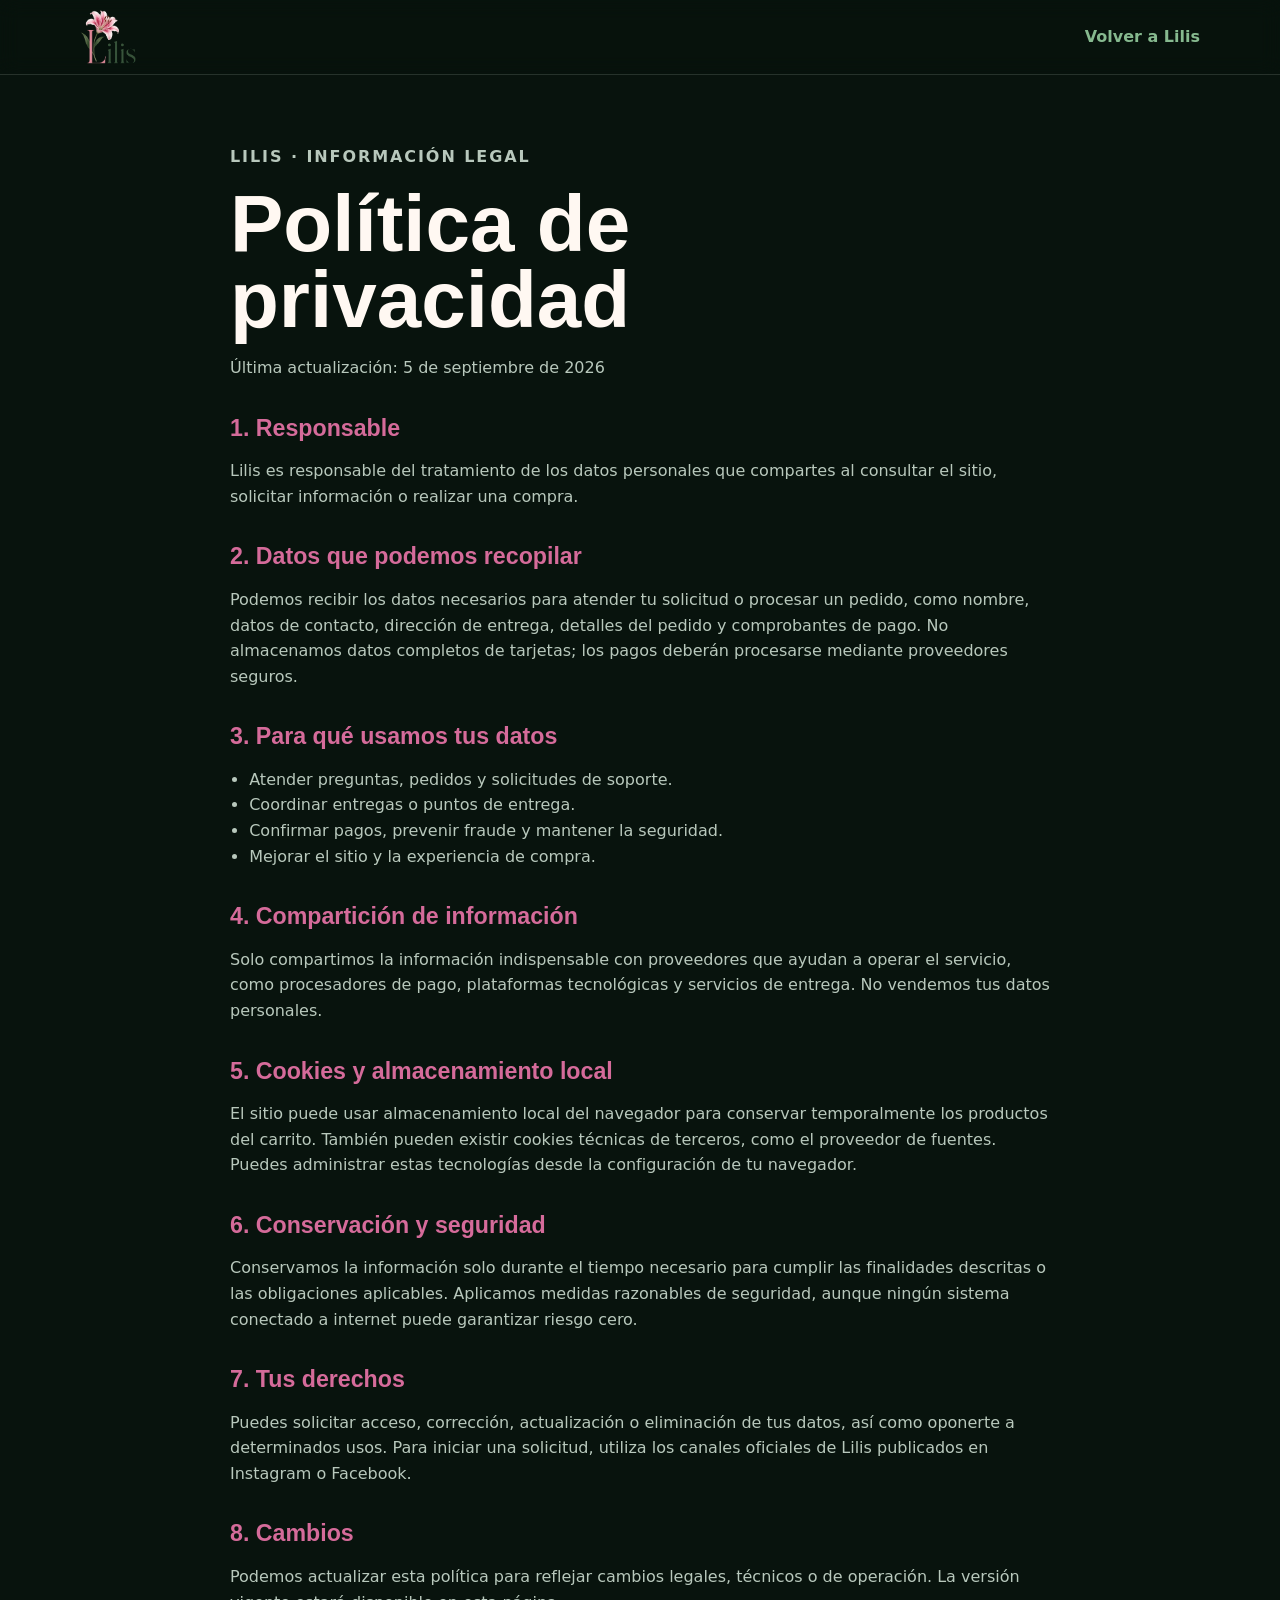
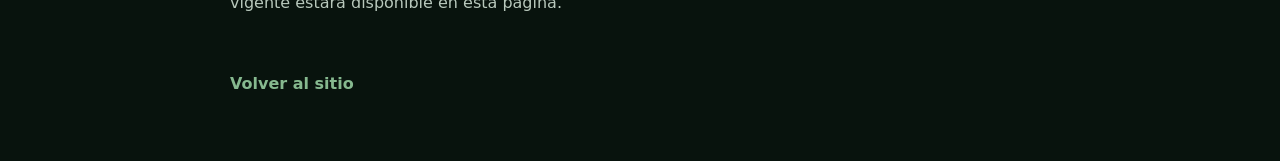
==== privacidad.html @ 8c66f531 "Act web" ====
<!doctype html>
<html lang="es-MX">
<head>
  <meta charset="UTF-8">
  <meta name="viewport" content="width=device-width, initial-scale=1.0">
  <title>Política de privacidad | Lilis</title>
  <meta name="description" content="Conoce cómo Lilis recopila, utiliza y protege tus datos personales.">
  <meta name="robots" content="index, follow">
  <link rel="canonical" href="https://retr0zer07.github.io/Lilis/privacidad.html">
  <link rel="icon" type="image/png" href="assets/logo.png">
  <link rel="stylesheet" href="styles.css?v=31">
</head>
<body>
  <header class="site-header">
    <nav class="nav container" aria-label="Principal">
      <a href="index.html" class="brand" aria-label="Lilis inicio"><img src="assets/logo.png" alt="Lilis"></a>
      <a class="legal-back" href="index.html">Volver a Lilis</a>
    </nav>
  </header>
  <main class="legal-page">
    <article class="legal-content container">
      <p class="eyebrow">LILIS · INFORMACIÓN LEGAL</p>
      <h1>Política de privacidad</h1>
      <p>Última actualización: 5 de septiembre de 2026</p>

      <h2>1. Responsable</h2>
      <p>Lilis es responsable del tratamiento de los datos personales que compartes al consultar el sitio, solicitar información o realizar una compra.</p>

      <h2>2. Datos que podemos recopilar</h2>
      <p>Podemos recibir los datos necesarios para atender tu solicitud o procesar un pedido, como nombre, datos de contacto, dirección de entrega, detalles del pedido y comprobantes de pago. No almacenamos datos completos de tarjetas; los pagos deberán procesarse mediante proveedores seguros.</p>

      <h2>3. Para qué usamos tus datos</h2>
      <ul>
        <li>Atender preguntas, pedidos y solicitudes de soporte.</li>
        <li>Coordinar entregas o puntos de entrega.</li>
        <li>Confirmar pagos, prevenir fraude y mantener la seguridad.</li>
        <li>Mejorar el sitio y la experiencia de compra.</li>
      </ul>

      <h2>4. Compartición de información</h2>
      <p>Solo compartimos la información indispensable con proveedores que ayudan a operar el servicio, como procesadores de pago, plataformas tecnológicas y servicios de entrega. No vendemos tus datos personales.</p>

      <h2>5. Cookies y almacenamiento local</h2>
      <p>El sitio puede usar almacenamiento local del navegador para conservar temporalmente los productos del carrito. También pueden existir cookies técnicas de terceros, como el proveedor de fuentes. Puedes administrar estas tecnologías desde la configuración de tu navegador.</p>

      <h2>6. Conservación y seguridad</h2>
      <p>Conservamos la información solo durante el tiempo necesario para cumplir las finalidades descritas o las obligaciones aplicables. Aplicamos medidas razonables de seguridad, aunque ningún sistema conectado a internet puede garantizar riesgo cero.</p>

      <h2>7. Tus derechos</h2>
      <p>Puedes solicitar acceso, corrección, actualización o eliminación de tus datos, así como oponerte a determinados usos. Para iniciar una solicitud, utiliza los canales oficiales de Lilis publicados en Instagram o Facebook.</p>

      <h2>8. Cambios</h2>
      <p>Podemos actualizar esta política para reflejar cambios legales, técnicos o de operación. La versión vigente estará disponible en esta página.</p>

      <a class="legal-back" href="index.html">Volver al sitio</a>
    </article>
  </main>
</body>
</html>
---- styles.css ----
:root {
  --bg: #07120c;
  --card: #101c15;
  --ink: #fff8f2;
  --muted: #b8c8bc;
  --brand: #d56b9a;
  --brand-dark: #e9f6e8;
  --accent: #86b98f;
  --line: rgba(233, 246, 232, 0.16);
  --shadow: 0 22px 44px rgba(0, 0, 0, 0.28);
  --radius-xs: 2px;
  --radius-sm: 4px;
  --radius-md: 6px;
  --radius-lg: 8px;
}

* {
  box-sizing: border-box;
}

[hidden] {
  display: none !important;
}

html {
  scroll-behavior: smooth;
  overflow-x: clip;
}

body {
  margin: 0;
  font-family: "Inter", system-ui, -apple-system, BlinkMacSystemFont, "Segoe UI", sans-serif;
  color: var(--ink);
  background: #08130d;
  overflow-x: clip;
  line-height: 1.6;
}

img {
  max-width: 100%;
  height: auto;
}

.container {
  width: min(1120px, 92%);
  margin-inline: auto;
}

.skip-link {
  position: absolute;
  left: -999px;
  top: 0;
  background: var(--brand);
  color: #fff;
  padding: 0.5rem 0.75rem;
  border-radius: 0 0 0.5rem 0;
}

.skip-link:focus {
  left: 0;
}

.site-header {
  position: fixed;
  top: 0;
  right: 0;
  left: 0;
  z-index: 20;
  background: rgba(7, 18, 12, 0.36);
  backdrop-filter: blur(10px);
  border-bottom: 1px solid rgba(233, 246, 232, 0.14);
  transition: box-shadow 0.25s ease, background 0.25s ease;
}

.site-header.scrolled {
  background: rgba(7, 18, 12, 0.82);
  box-shadow: 0 10px 30px rgba(0, 0, 0, 0.28);
}

.nav {
  min-height: 74px;
  display: flex;
  flex-wrap: wrap;
  align-items: center;
  gap: 1rem;
  padding: 0.75rem 0;
}

.brand {
  display: inline-flex;
  align-items: center;
  flex: 0 0 auto;
}

.brand img {
  display: block;
  width: auto;
  height: 54px;
  transition: height 0.25s ease, transform 0.25s ease;
}

.site-header.scrolled .brand img {
  height: 46px;
}

.brand:hover img,
.brand:focus-visible img {
  transform: rotate(-2deg) scale(1.04);
}

.menu {
  list-style: none;
  display: none;
  width: 100%;
  order: 5;
  align-items: flex-end;
  flex-direction: column;
  gap: 1rem;
  margin: 0.25rem 0 0;
  padding: 0;
}

.menu.open {
  display: flex;
}

.menu a {
  position: relative;
  color: var(--ink);
  text-decoration: none;
  font-weight: 500;
}

.menu a::after {
  position: absolute;
  right: 0;
  bottom: -0.35rem;
  left: 0;
  height: 2px;
  background: var(--brand);
  content: "";
  transform: scaleX(0);
  transform-origin: center;
  transition: transform 0.2s ease;
}

.menu a:hover,
.menu a:focus-visible {
  color: var(--brand);
}

.menu a:hover::after,
.menu a:focus-visible::after {
  transform: scaleX(1);
}

.menu-toggle {
  order: 3;
  display: inline-flex;
  width: 2.7rem;
  height: 2.7rem;
  align-items: center;
  justify-content: center;
  margin-left: 0;
  border: 0;
  border-radius: var(--radius-sm);
  background: transparent;
  color: var(--ink);
  padding: 0;
  cursor: pointer;
}

.menu-toggle svg {
  display: block;
}

.btn {
  display: inline-flex;
  align-items: center;
  justify-content: center;
  border: 1px solid transparent;
  border-radius: var(--radius-sm);
  background: var(--brand);
  color: #fff;
  text-decoration: none;
  font-weight: 600;
  padding: 0.75rem 1.25rem;
  box-shadow: 0 12px 24px rgba(213, 107, 154, 0.24);
  transition: transform 0.2s ease, filter 0.2s ease, background 0.2s ease, box-shadow 0.2s ease;
}

.btn-small {
  margin-left: 0.5rem;
  padding: 0.58rem 1rem;
  font-size: 0.95rem;
}

.btn-ghost {
  background: transparent;
  color: var(--brand-dark);
  border-color: var(--line);
  box-shadow: none;
}

.hero .btn-ghost {
  color: #fffaf4;
  border-color: rgba(255, 250, 244, 0.45);
  background: rgba(255, 255, 255, 0.08);
}

.hero .btn-ghost:hover,
.hero .btn-ghost:focus-visible {
  background: rgba(255, 255, 255, 0.16);
}

.btn:hover,
.btn:focus-visible {
  transform: translateY(-3px);
  filter: brightness(1.03);
  box-shadow: 0 16px 30px rgba(213, 107, 154, 0.3);
}

.btn:focus-visible,
.menu-toggle:focus-visible,
.cart-close:focus-visible,
.cart-icon-btn:focus-visible,
.cart-quantity button:focus-visible,
.filter-btn:focus-visible,
.help-toggle:focus-visible,
.help-close:focus-visible,
.help-questions button:focus-visible {
  outline: 3px solid #86b98f;
  outline-offset: 2px;
}

.cart-count {
  position: absolute;
  top: -0.35rem;
  right: -0.35rem;
  color: #fff;
  font-size: 0.86rem;
  font-weight: 800;
  line-height: 1;
  text-shadow: 0 1px 8px rgba(0, 0, 0, 0.6);
}

.cart-icon-btn {
  position: relative;
  order: 2;
  width: 2.7rem;
  height: 2.7rem;
  display: inline-flex;
  margin-left: auto;
  align-items: center;
  justify-content: center;
  border: 0;
  border-radius: var(--radius-sm);
  background: transparent;
  color: var(--ink);
  cursor: pointer;
  box-shadow: none;
  transition: transform 0.2s ease, color 0.2s ease;
}

.cart-icon-btn:hover,
.cart-icon-btn:focus-visible {
  color: var(--brand);
  transform: translateY(-2px);
  box-shadow: none;
}

.hero {
  position: relative;
  min-height: 76vh;
  display: flex;
  align-items: flex-start;
  padding: 7.6rem 0 2.7rem;
  overflow: hidden;
  color: #fffaf4;
  isolation: isolate;
}

.hero-media,
.hero-media video,
.hero-overlay {
  position: absolute;
  inset: 0;
}

.hero-media video {
  width: 100%;
  height: 100%;
  object-fit: cover;
  transform: translate3d(var(--hero-x, 0), var(--hero-y, 0), 0) scale(1.04);
  transition: transform 0.35s ease-out;
}

.hero-overlay {
  background: rgba(7, 18, 12, 0.14);
}

.hero-content {
  position: relative;
  z-index: 2;
}

.hero-content h1,
.hero .eyebrow,
.hero-subtitle {
  text-shadow: 0 3px 22px rgba(0, 0, 0, 0.48);
}

.eyebrow {
  color: var(--brand);
  font-size: 0.82rem;
  font-weight: 700;
  letter-spacing: 0.12em;
  text-transform: uppercase;
}

.hero .eyebrow {
  color: #ffd7e6;
  font-size: clamp(0.86rem, 1.35vw, 1.05rem);
  letter-spacing: 0.16em;
  margin: 0;
}

h1,
h2,
h3 {
  font-family: "Chivo", "Arial Black", sans-serif;
  line-height: 0.96;
}

h1 {
  font-size: clamp(2.55rem, 14vw, 3.9rem);
  font-weight: 900;
  letter-spacing: 0;
  margin: 0.55rem 0 0.9rem;
  max-width: 12.6ch;
}

.hero-subtitle {
  color: rgba(255, 245, 238, 0.9);
  max-width: 42ch;
  font-size: clamp(1.06rem, 1.85vw, 1.36rem);
  font-weight: 600;
  margin: 0;
}

.hero-badges {
  display: flex;
  flex-wrap: wrap;
  gap: 0.55rem;
  margin-top: 1rem;
}

.hero-badges span {
  border: 1px solid rgba(255, 255, 255, 0.35);
  border-radius: var(--radius-sm);
  background: rgba(255, 255, 255, 0.12);
  color: #fff;
  font-size: 0.86rem;
  font-weight: 700;
  padding: 0.42rem 0.72rem;
  backdrop-filter: blur(6px);
}

.hero-actions {
  margin-top: 1.05rem;
  display: flex;
  flex-wrap: wrap;
  gap: 0.75rem;
}

.section {
  padding: 3rem 0;
}

body.searching main > .hero,
body.searching main > .trust-strip,
body.searching main > #mas-vendidos,
body.searching main > .why-section,
body.searching main > #contacto,
body.searching > .site-footer {
  display: none;
}

body.searching #productos {
  min-height: 100vh;
  padding-top: 6rem;
}

.trust-strip {
  border-block: 1px solid rgba(233, 246, 232, 0.14);
  background: rgba(255, 255, 255, 0.035);
}

.trust-strip-inner {
  display: grid;
  grid-template-columns: repeat(2, minmax(0, 1fr));
  gap: 1px;
}

.trust-strip span {
  min-height: 4.8rem;
  display: grid;
  place-items: center;
  color: var(--ink);
  font-size: 0.8rem;
  font-weight: 800;
  letter-spacing: 0.12em;
  text-align: center;
  text-transform: uppercase;
}

.section-heading {
  max-width: 680px;
  margin: 0 auto 1.35rem;
  text-align: center;
}

.section-heading h2 {
  margin: 0.25rem 0 0;
}

.section-intro {
  max-width: 46rem;
  margin: 0.65rem auto 0;
  color: var(--muted);
  font-size: 1rem;
}

.alt-bg {
  background: linear-gradient(180deg, rgba(213, 107, 154, 0.08) 0%, rgba(134, 185, 143, 0.07) 100%);
}

.grid {
  display: grid;
  gap: 1.15rem;
}

.three {
  grid-template-columns: 1fr;
}

.products {
  grid-template-columns: 1fr;
  align-items: stretch;
}

.card {
  background: var(--card);
  border: 1px solid var(--line);
  border-radius: var(--radius-lg);
  padding: 1.15rem;
  box-shadow: var(--shadow);
  transition: transform 0.45s cubic-bezier(0.2, 0.8, 0.2, 1), border-color 0.45s ease, box-shadow 0.45s ease;
}

.card:hover,
.card:focus-within {
  transform: translateY(-3px);
  border-color: rgba(213, 107, 154, 0.5);
  box-shadow: 0 28px 54px rgba(0, 0, 0, 0.34);
}

.featured-products {
  grid-template-columns: 1fr;
}

.featured-products .product-card:first-child {
  grid-row: auto;
}

.featured-products .product-card:first-child .product-photo-frame {
  aspect-ratio: 1 / 1;
}

.custom-order-card {
  grid-column: 1 / -1;
}

.custom-order-card .product-photo-frame {
  aspect-ratio: 4 / 2.2;
}

.custom-order-fields {
  display: grid;
  grid-template-columns: repeat(3, minmax(0, 1fr));
  gap: 0.7rem;
  margin-top: 0.9rem;
}

.custom-order-fields label {
  display: grid;
  gap: 0.35rem;
  color: var(--muted);
  font-size: 0.75rem;
  font-weight: 800;
  letter-spacing: 0.05em;
  text-transform: uppercase;
}

.custom-order-fields input,
.custom-order-fields select {
  width: 100%;
  min-height: 2.65rem;
  border: 1px solid rgba(233, 246, 232, 0.18);
  border-radius: var(--radius-sm);
  background: rgba(255, 255, 255, 0.06);
  color: var(--ink);
  font: inherit;
  font-size: 0.88rem;
  padding: 0.55rem 0.65rem;
}

.custom-order-fields select option {
  background: #101c15;
  color: var(--ink);
}

.custom-order-fields input::placeholder {
  color: rgba(184, 200, 188, 0.7);
}

.custom-order-fields input:focus,
.custom-order-fields select:focus {
  border-color: var(--brand);
  outline: 2px solid rgba(213, 107, 154, 0.25);
  outline-offset: 1px;
}

.custom-add-to-cart {
  min-width: 132px;
}

.product-card {
  position: relative;
  display: flex;
  flex-direction: column;
  min-height: 100%;
  overflow: hidden;
  background:
    linear-gradient(145deg, rgba(255, 255, 255, 0.07), rgba(213, 107, 154, 0.05)),
    var(--card);
  border-color: rgba(233, 246, 232, 0.14);
  border-radius: var(--radius-lg);
  padding: 0.72rem;
  transform: perspective(900px) rotateX(var(--tilt-y, 0deg)) rotateY(var(--tilt-x, 0deg)) translateY(0);
  transform-style: preserve-3d;
}

.product-card:hover,
.product-card:focus-within {
  transform: perspective(900px) rotateX(var(--tilt-y, 0deg)) rotateY(var(--tilt-x, 0deg)) translateY(-4px);
}

.product-card::after {
  position: absolute;
  inset: 0;
  background: radial-gradient(circle at var(--glow-x, 50%) var(--glow-y, 0%), rgba(213, 107, 154, 0.2), transparent 34%);
  content: "";
  opacity: 0;
  pointer-events: none;
  transition: opacity 0.35s ease;
}

.product-card:hover::after,
.product-card:focus-within::after {
  opacity: 1;
}

.product-photo-frame {
  position: relative;
  aspect-ratio: 1 / 1;
  margin: 0 0 1rem;
  overflow: hidden;
  border: 1px solid rgba(233, 246, 232, 0.16);
  border-radius: var(--radius-md);
  background: #111c15;
  box-shadow: inset 0 0 0 1px rgba(213, 107, 154, 0.18);
}

.product-photo-frame::after {
  position: absolute;
  inset: 0;
  border: 1px solid rgba(255, 255, 255, 0.48);
  border-radius: inherit;
  background: linear-gradient(115deg, transparent 0%, rgba(255, 255, 255, 0.52) 44%, transparent 56%);
  content: "";
  opacity: 0;
  pointer-events: none;
  transform: translateX(-125%);
  transition: opacity 0.35s ease, transform 0.8s cubic-bezier(0.2, 0.8, 0.2, 1);
}

.product-photo-frame img {
  width: 100%;
  height: 100%;
  display: block;
  object-fit: cover;
  transition: transform 0.35s ease, filter 0.35s ease;
}

.product-card:hover .product-photo-frame img,
.product-card:focus-within .product-photo-frame img {
  filter: saturate(1.1) contrast(1.02);
  transform: scale(1.035);
}

.product-card:hover .product-photo-frame::after,
.product-card:focus-within .product-photo-frame::after {
  opacity: 1;
  transform: translateX(125%);
}

.product-card::before {
  position: absolute;
  top: 0;
  right: 0;
  left: 0;
  z-index: 1;
  height: 2px;
  background: linear-gradient(90deg, transparent, var(--brand), var(--accent), transparent);
  content: "";
  opacity: 0.4;
  transform: scaleX(0.35);
  transform-origin: center;
  transition: opacity 0.35s ease, transform 0.45s ease;
}

.product-card:hover::before,
.product-card:focus-within::before {
  opacity: 1;
  transform: scaleX(1);
}

.product-card.is-hidden {
  display: none;
}

.product-card > .tag {
  position: absolute;
  top: 1rem;
  left: 1rem;
  z-index: 2;
  margin: 0;
  border: 1px solid rgba(255, 216, 231, 0.38);
  background: rgba(7, 18, 12, 0.62);
  backdrop-filter: blur(10px);
  box-shadow: 0 10px 22px rgba(0, 0, 0, 0.22);
}

.product-card h3 {
  margin: 0.2rem 0 0.65rem;
  color: var(--ink);
  font-size: clamp(1.25rem, 2vw, 1.55rem);
  line-height: 1.04;
}

.product-card p {
  min-height: 3.35rem;
  margin: 0;
  color: var(--muted);
  font-size: 0.98rem;
}

.product-meta {
  display: flex;
  flex-wrap: wrap;
  gap: 0.4rem;
  margin-top: 0.85rem;
}

.product-meta span {
  border: 1px solid rgba(233, 246, 232, 0.14);
  border-radius: var(--radius-xs);
  color: #dbe9dd;
  font-size: 0.72rem;
  font-weight: 800;
  letter-spacing: 0.06em;
  padding: 0.22rem 0.42rem;
  text-transform: uppercase;
}

.product-card h3::after {
  display: block;
  width: 2.65rem;
  height: 1px;
  margin-top: 0.72rem;
  background: var(--brand);
  content: "";
  opacity: 0.55;
}

.product-card-footer {
  display: flex;
  align-items: center;
  justify-content: space-between;
  gap: 0.8rem;
  margin-top: auto;
  padding-top: 1.05rem;
}

.product-card-footer strong {
  color: var(--ink);
  font-size: 1.12rem;
  letter-spacing: 0.02em;
}

.add-to-cart {
  min-width: 104px;
  position: relative;
  overflow: hidden;
  border-color: rgba(213, 107, 154, 0.38);
  background: #193d28;
  box-shadow: 0 12px 24px rgba(0, 0, 0, 0.24);
}

.add-to-cart::after {
  position: absolute;
  inset: 0;
  background: linear-gradient(115deg, transparent 0%, rgba(255, 255, 255, 0.38) 44%, transparent 58%);
  content: "";
  transform: translateX(-120%);
  transition: transform 0.6s ease;
}

.add-to-cart:hover::after,
.add-to-cart:focus-visible::after,
.add-to-cart.just-added::after {
  transform: translateX(120%);
}

.add-to-cart.just-added {
  background: var(--brand);
}

.product-toolbar {
  display: flex;
  flex-wrap: wrap;
  justify-content: center;
  gap: 0.55rem;
  margin: -0.25rem 0 1.35rem;
}

.catalog-search {
  max-width: 700px;
  margin: 0 auto 1.1rem;
}

.nav-search {
  order: 4;
  width: 100%;
  max-width: none;
  margin: 0.25rem 0 0;
}

.nav-search .search-field {
  min-height: 2.7rem;
}

.nav-search .search-status {
  display: none;
}

.catalog-search > label {
  position: absolute;
  width: 1px;
  height: 1px;
  overflow: hidden;
  clip: rect(0 0 0 0);
  white-space: nowrap;
}

.search-field {
  display: flex;
  align-items: center;
  gap: 0.7rem;
  border: 1px solid rgba(233, 246, 232, 0.2);
  border-radius: var(--radius-sm);
  background: rgba(255, 255, 255, 0.07);
  color: var(--accent);
  padding: 0 0.85rem;
  transition: border-color 0.25s ease, background 0.25s ease, box-shadow 0.25s ease;
}

.search-field:focus-within {
  border-color: var(--brand);
  background: rgba(255, 255, 255, 0.1);
  box-shadow: 0 0 0 3px rgba(213, 107, 154, 0.12);
}

.search-field input {
  width: 100%;
  min-height: 3rem;
  border: 0;
  outline: 0;
  background: transparent;
  color: var(--ink);
  font: inherit;
}

.search-field input::placeholder {
  color: rgba(184, 200, 188, 0.72);
}

.search-status {
  min-height: 1.2rem;
  margin: 0.5rem 0 0;
  color: var(--muted);
  font-size: 0.82rem;
  text-align: center;
}

.filter-btn {
  border: 1px solid rgba(233, 246, 232, 0.18);
  border-radius: var(--radius-sm);
  background: rgba(255, 255, 255, 0.06);
  color: var(--ink);
  cursor: pointer;
  font: inherit;
  font-weight: 700;
  padding: 0.58rem 0.95rem;
  backdrop-filter: blur(8px);
  box-shadow: inset 0 1px 0 rgba(255, 255, 255, 0.12), 0 10px 22px rgba(0, 0, 0, 0.12);
  transition: background 0.28s ease, border-color 0.28s ease, color 0.28s ease, transform 0.28s ease, box-shadow 0.28s ease;
}

.filter-btn:hover,
.filter-btn:focus-visible {
  border-color: var(--brand);
  transform: translateY(-1px);
  box-shadow: inset 0 1px 0 rgba(255, 255, 255, 0.18), 0 14px 26px rgba(0, 0, 0, 0.18);
}

.filter-btn.active {
  border-color: var(--brand);
  background: var(--brand);
  color: #fff;
}

.tag {
  display: inline-block;
  font-size: 0.75rem;
  font-weight: 700;
  border-radius: var(--radius-xs);
  padding: 0.2rem 0.6rem;
  margin-bottom: 0.5rem;
}

.tag.top {
  background: rgba(213, 107, 154, 0.22);
  color: #ffd8e7;
}

.tag.nuevo {
  background: rgba(134, 185, 143, 0.2);
  color: #dff1df;
}

.why-section {
  text-align: center;
}

.why-content {
  max-width: 900px;
}

.benefits {
  list-style: none;
  display: grid;
  grid-template-columns: 1fr;
  gap: 0.85rem;
  margin: 1.4rem 0 0;
  padding: 0;
}

.benefits li {
  min-height: 150px;
  display: flex;
  flex-direction: column;
  justify-content: center;
  gap: 0.45rem;
  padding: 1.15rem;
  border: 1px solid rgba(134, 185, 143, 0.36);
  border-radius: var(--radius-lg);
  background: rgba(255, 255, 255, 0.06);
  box-shadow: 0 12px 24px rgba(0, 0, 0, 0.18);
  transition: transform 0.22s ease, background 0.22s ease, box-shadow 0.22s ease;
}

.benefits li:hover {
  background: rgba(255, 255, 255, 0.09);
  transform: translateY(-5px);
  box-shadow: 0 18px 34px rgba(0, 0, 0, 0.24);
}

.benefits strong {
  color: var(--ink);
  font-family: "Chivo", "Arial Black", sans-serif;
  font-size: 1.18rem;
  line-height: 1.15;
}

.benefits span {
  color: var(--muted);
  font-size: 0.95rem;
}

.cta {
  text-align: center;
  background: #101c15;
}

.about-content {
  max-width: 680px;
}

.about-content h2 {
  margin: 0.25rem 0 0.75rem;
}

.about-content > p:not(.eyebrow) {
  max-width: 560px;
  margin: 0 auto;
  color: var(--muted);
}

.about-actions {
  display: flex;
  align-items: center;
  justify-content: center;
  flex-wrap: wrap;
  gap: 1.25rem;
  margin-top: 1.4rem;
}

.social-links {
  display: flex;
  gap: 0.6rem;
}

.social-link {
  width: 2.8rem;
  height: 2.8rem;
  display: inline-flex;
  align-items: center;
  justify-content: center;
  border: 1px solid rgba(233, 246, 232, 0.24);
  border-radius: var(--radius-sm);
  color: var(--ink);
  transition: color 0.25s ease, border-color 0.25s ease, background 0.25s ease, transform 0.25s ease;
}

.social-link svg {
  width: 1.35rem;
  height: 1.35rem;
}

.social-link:hover,
.social-link:focus-visible {
  border-color: var(--brand);
  background: rgba(213, 107, 154, 0.14);
  color: var(--brand);
  transform: translateY(-2px);
}

.cart-backdrop {
  position: fixed;
  inset: 0;
  z-index: 30;
  background: rgba(32, 55, 41, 0.34);
  backdrop-filter: blur(3px);
}

.cart-drawer {
  position: fixed;
  top: 0;
  right: 0;
  bottom: 0;
  z-index: 40;
  width: min(430px, calc(100vw - 1rem));
  max-width: 100%;
  display: flex;
  flex-direction: column;
  gap: 1rem;
  padding: 1.35rem;
  background: #0b1510;
  border-left: 1px solid var(--line);
  box-shadow: -18px 0 42px rgba(41, 79, 52, 0.18);
  transform: translateX(100%);
  transition: transform 0.28s ease;
  overflow: hidden;
}

.cart-drawer.open {
  transform: translateX(0);
}

.cart-header {
  display: flex;
  align-items: flex-start;
  justify-content: space-between;
  gap: 1rem;
  padding-bottom: 0.85rem;
  border-bottom: 1px solid var(--line);
}

.cart-header .eyebrow,
.cart-header h2 {
  margin: 0;
}

.cart-close {
  width: 2.45rem;
  height: 2.45rem;
  border: 1px solid var(--line);
  border-radius: var(--radius-sm);
  background: rgba(255, 255, 255, 0.06);
  color: var(--ink);
  cursor: pointer;
  font-size: 1.4rem;
  line-height: 1;
}

.cart-items {
  display: grid;
  gap: 0.8rem;
  overflow-y: auto;
}

.cart-item {
  display: grid;
  grid-template-columns: minmax(0, 1fr) auto;
  gap: 0.75rem;
  padding: 0.95rem;
  border: 1px solid var(--line);
  border-radius: var(--radius-lg);
  background: rgba(255, 255, 255, 0.06);
  box-shadow: 0 12px 24px rgba(0, 0, 0, 0.2);
}

.cart-item h3 {
  margin: 0 0 0.25rem;
  font-size: 1.05rem;
  overflow-wrap: anywhere;
}

.cart-item p {
  margin: 0;
  color: var(--muted);
}

.cart-quantity {
  display: inline-flex;
  align-items: center;
  align-self: center;
  gap: 0.5rem;
}

.cart-quantity button {
  width: 2rem;
  height: 2rem;
  border: 1px solid var(--line);
  border-radius: var(--radius-xs);
  background: rgba(213, 107, 154, 0.18);
  color: var(--ink);
  cursor: pointer;
  font: inherit;
  font-weight: 700;
}

.cart-empty {
  margin: auto 0;
  color: var(--muted);
  text-align: center;
}

.cart-summary {
  margin-top: auto;
  padding-top: 1rem;
  border-top: 1px solid var(--line);
}

.cart-total {
  display: flex;
  align-items: center;
  justify-content: space-between;
  gap: 1rem;
  margin-bottom: 0.9rem;
  color: var(--ink);
  font-weight: 700;
}

.checkout-btn {
  width: 100%;
}

.checkout-btn:disabled {
  cursor: not-allowed;
  filter: grayscale(0.2);
  opacity: 0.58;
  transform: none;
}

.checkout-note {
  margin: 0.75rem 0 0;
  color: var(--muted);
  font-size: 0.9rem;
  text-align: center;
}

.help-widget {
  position: fixed;
  right: 1rem;
  bottom: 1rem;
  z-index: 25;
}

.help-toggle {
  width: 3.35rem;
  height: 3.35rem;
  display: inline-flex;
  align-items: center;
  justify-content: center;
  border: 1px solid rgba(255, 216, 231, 0.55);
  border-radius: var(--radius-sm);
  background: var(--brand);
  color: #fff;
  cursor: pointer;
  box-shadow: 0 16px 32px rgba(0, 0, 0, 0.34);
  transition: transform 0.25s ease, background 0.25s ease, box-shadow 0.25s ease;
}

.help-toggle svg {
  width: 1.55rem;
  height: 1.55rem;
}

.help-toggle:hover,
.help-toggle:focus-visible {
  background: #e485ad;
  box-shadow: 0 20px 38px rgba(0, 0, 0, 0.42);
  transform: translateY(-3px);
}

.help-panel {
  position: absolute;
  right: 0;
  bottom: 4.1rem;
  width: min(360px, calc(100vw - 2rem));
  display: flex;
  flex-direction: column;
  gap: 1rem;
  padding: 1.1rem;
  border: 1px solid rgba(233, 246, 232, 0.2);
  border-radius: var(--radius-lg);
  background: #0b1510;
  box-shadow: 0 24px 56px rgba(0, 0, 0, 0.45);
  opacity: 0;
  transform: translateY(0.75rem) scale(0.98);
  transform-origin: bottom right;
  transition: opacity 0.25s ease, transform 0.25s ease;
}

.help-panel.open {
  opacity: 1;
  transform: translateY(0) scale(1);
}

.help-panel-header {
  display: flex;
  align-items: flex-start;
  justify-content: space-between;
  gap: 1rem;
  padding-bottom: 0.85rem;
  border-bottom: 1px solid var(--line);
}

.help-panel-header .eyebrow,
.help-panel-header h2 {
  margin: 0;
}

.help-panel-header h2 {
  margin-top: 0.25rem;
  font-size: 1.45rem;
}

.help-close {
  width: 2rem;
  height: 2rem;
  border: 1px solid var(--line);
  border-radius: var(--radius-sm);
  background: transparent;
  color: var(--ink);
  cursor: pointer;
  font-size: 1.2rem;
  line-height: 1;
}

.help-questions {
  display: grid;
  grid-template-columns: repeat(2, minmax(0, 1fr));
  gap: 0.5rem;
}

.help-questions button {
  min-height: 2.65rem;
  border: 1px solid rgba(233, 246, 232, 0.16);
  border-radius: var(--radius-sm);
  background: rgba(255, 255, 255, 0.045);
  color: var(--ink);
  cursor: pointer;
  font: inherit;
  font-size: 0.8rem;
  font-weight: 700;
  padding: 0.45rem 0.55rem;
  text-align: left;
  transition: background 0.2s ease, border-color 0.2s ease, color 0.2s ease;
}

.help-questions button:hover,
.help-questions button:focus-visible {
  border-color: var(--brand);
  background: rgba(213, 107, 154, 0.15);
  color: #ffd8e7;
}

.help-answer {
  min-height: 3.2rem;
  margin: 0;
  padding: 0.75rem;
  border-left: 2px solid var(--brand);
  background: rgba(134, 185, 143, 0.08);
  color: var(--muted);
  font-size: 0.85rem;
  line-height: 1.45;
}

.site-footer {
  border-top: 1px solid var(--line);
  padding: 2rem 0 1.7rem;
}

.footer-inner {
  display: grid;
  gap: 2rem;
}

.footer-main,
.footer-bottom {
  display: flex;
  align-items: center;
  justify-content: space-between;
  gap: 1.5rem;
  flex-wrap: wrap;
}

.footer-brand-block p,
.footer-bottom p {
  margin: 0;
  color: var(--muted);
  font-size: 0.9rem;
}

.footer-brand {
  display: inline-flex;
}

.footer-brand img {
  width: auto;
  height: 58px;
}

.newsletter-form {
  width: min(100%, 390px);
}

.newsletter-form .eyebrow,
.newsletter-form label {
  display: block;
  margin: 0;
}

.newsletter-form label {
  margin: 0.25rem 0 0.6rem;
  color: var(--ink);
  font-size: 0.95rem;
  font-weight: 700;
}

.newsletter-field {
  display: flex;
  border: 1px solid var(--line);
  border-radius: var(--radius-sm);
  background: rgba(255, 255, 255, 0.06);
  overflow: hidden;
  transition: border-color 0.25s ease, box-shadow 0.25s ease;
}

.newsletter-field:focus-within {
  border-color: var(--brand);
  box-shadow: 0 0 0 3px rgba(213, 107, 154, 0.12);
}

.newsletter-field input {
  min-width: 0;
  flex: 1;
  border: 0;
  outline: 0;
  background: transparent;
  color: var(--ink);
  font: inherit;
  padding: 0.75rem;
}

.newsletter-field input::placeholder {
  color: var(--muted);
}

.newsletter-field button {
  width: 3rem;
  display: inline-flex;
  align-items: center;
  justify-content: center;
  border: 0;
  border-left: 1px solid var(--line);
  background: var(--brand);
  color: #fff;
  cursor: pointer;
  transition: background 0.2s ease;
}

.newsletter-field button:hover,
.newsletter-field button:focus-visible {
  background: #e485ad;
}

.newsletter-field svg {
  width: 1.2rem;
  height: 1.2rem;
}

.newsletter-status {
  min-height: 1.2rem;
  margin: 0.5rem 0 0;
  color: var(--accent);
  font-size: 0.78rem;
}

.footer-links {
  display: flex;
  flex-wrap: wrap;
  gap: 0.85rem;
}

.footer-links a {
  color: var(--muted);
  font-size: 0.9rem;
  text-decoration: none;
}

.footer-links a:hover,
.footer-links a:focus-visible {
  color: var(--brand);
}

.accessibility-toggle {
  border: 0;
  background: transparent;
  color: var(--muted);
  cursor: pointer;
  font: inherit;
  font-size: 0.9rem;
  padding: 0;
}

.accessibility-toggle:hover,
.accessibility-toggle:focus-visible {
  color: var(--brand);
}

.accessibility-panel,
.cookie-banner {
  position: fixed;
  z-index: 60;
  border: 1px solid var(--line);
  background: #0b1510;
  box-shadow: 0 24px 56px rgba(0, 0, 0, 0.42);
}

.accessibility-panel {
  right: 1rem;
  bottom: 1rem;
  width: min(320px, calc(100vw - 2rem));
  display: grid;
  gap: 0.85rem;
  padding: 1.1rem;
  border-radius: var(--radius-lg);
}

.accessibility-panel-header {
  display: flex;
  align-items: center;
  justify-content: space-between;
  gap: 1rem;
  padding-bottom: 0.75rem;
  border-bottom: 1px solid var(--line);
}

.accessibility-panel h2 {
  margin: 0;
  font-size: 1.35rem;
}

.accessibility-panel label {
  display: flex;
  align-items: center;
  gap: 0.6rem;
  color: var(--ink);
  font-size: 0.9rem;
}

.accessibility-panel input {
  width: 1.1rem;
  height: 1.1rem;
  accent-color: var(--brand);
}

.accessibility-close {
  width: 2rem;
  height: 2rem;
  border: 1px solid var(--line);
  border-radius: var(--radius-sm);
  background: transparent;
  color: var(--ink);
  cursor: pointer;
  font-size: 1.2rem;
}

.cookie-banner {
  right: 1rem;
  bottom: 1rem;
  left: 1rem;
  display: flex;
  align-items: center;
  justify-content: space-between;
  gap: 1.25rem;
  padding: 1rem 1.2rem;
  border-radius: var(--radius-lg);
}

.cookie-banner h2 {
  margin: 0 0 0.2rem;
  font-size: 1rem;
}

.cookie-banner p {
  margin: 0;
  color: var(--muted);
  font-size: 0.85rem;
}

.cookie-actions {
  display: flex;
  flex: 0 0 auto;
  gap: 0.6rem;
}

.cookie-essential {
  border: 1px solid var(--line);
  border-radius: var(--radius-sm);
  background: transparent;
  color: var(--ink);
  cursor: pointer;
  font: inherit;
  font-size: 0.85rem;
  padding: 0.6rem 0.75rem;
}

.cookie-accept {
  padding: 0.6rem 0.85rem;
}

body.a11y-large-text {
  font-size: 112.5%;
}

body.a11y-high-contrast {
  --muted: #d7e7da;
  --line: rgba(255, 255, 255, 0.34);
}

body.a11y-reduce-motion *,
body.a11y-reduce-motion *::before,
body.a11y-reduce-motion *::after {
  animation-duration: 0.01ms !important;
  animation-iteration-count: 1 !important;
  scroll-behavior: auto !important;
  transition-duration: 0.01ms !important;
}

.legal-page {
  min-height: 100vh;
  padding: 8rem 0 4rem;
}

.legal-content {
  max-width: 820px;
  margin: 0 auto;
}

.legal-content h1 {
  max-width: none;
  margin-bottom: 1rem;
  font-size: clamp(2.4rem, 7vw, 5rem);
}

.legal-content h2 {
  margin-top: 2.25rem;
  color: var(--brand);
  font-size: 1.45rem;
}

.legal-content p,
.legal-content li {
  color: var(--muted);
  font-size: 1rem;
}

.legal-content ul {
  padding-left: 1.2rem;
}

.legal-back {
  display: inline-flex;
  margin-top: 2.5rem;
  color: var(--accent);
  font-weight: 700;
  text-decoration: none;
}

.site-header .legal-back {
  order: 2;
  margin: 0 0 0 auto;
}

.legal-back:hover,
.legal-back:focus-visible {
  color: var(--brand);
}

.wholesale-page {
  min-height: 100vh;
  padding: 8rem 0 4rem;
}

.wholesale-layout {
  display: grid;
  grid-template-columns: minmax(0, 0.85fr) minmax(0, 1.15fr);
  gap: 3rem;
  align-items: start;
}

.wholesale-intro h1 {
  max-width: 12ch;
  margin: 0.35rem 0 1rem;
  font-size: clamp(2.8rem, 6vw, 5.7rem);
}

.wholesale-intro > p:not(.eyebrow) {
  max-width: 34rem;
  color: var(--muted);
  font-size: 1.08rem;
}

.wholesale-points {
  display: grid;
  gap: 0.75rem;
  margin: 2rem 0 0;
  padding: 0;
  list-style: none;
}

.wholesale-points li {
  padding-left: 1rem;
  border-left: 2px solid var(--brand);
  color: var(--muted);
}

.wholesale-points strong {
  display: block;
  color: var(--ink);
}

.lead-form {
  display: grid;
  gap: 1rem;
  padding: clamp(1.1rem, 3vw, 2rem);
  border: 1px solid rgba(233, 246, 232, 0.16);
  border-radius: var(--radius-lg);
  background: rgba(255, 255, 255, 0.055);
  box-shadow: var(--shadow);
}

.lead-form h2 {
  margin: 0;
  font-size: 1.7rem;
}

.form-grid {
  display: grid;
  grid-template-columns: repeat(2, minmax(0, 1fr));
  gap: 0.9rem;
}

.form-field {
  display: grid;
  gap: 0.35rem;
}

.form-field.full-width,
.consent-field,
.lead-form .form-status {
  grid-column: 1 / -1;
}

.form-field label,
.consent-field label {
  color: var(--ink);
  font-size: 0.78rem;
  font-weight: 800;
  letter-spacing: 0.05em;
  text-transform: uppercase;
}

.form-field input,
.form-field select,
.form-field textarea {
  width: 100%;
  border: 1px solid rgba(233, 246, 232, 0.18);
  border-radius: var(--radius-sm);
  background: rgba(255, 255, 255, 0.06);
  color: var(--ink);
  font: inherit;
  padding: 0.75rem;
}

.form-field select option {
  background: #101c15;
  color: var(--ink);
}

.form-field textarea {
  min-height: 7rem;
  resize: vertical;
}

.form-field input:focus,
.form-field select:focus,
.form-field textarea:focus {
  border-color: var(--brand);
  outline: 2px solid rgba(213, 107, 154, 0.22);
  outline-offset: 1px;
}

.consent-field label {
  display: flex;
  align-items: flex-start;
  gap: 0.6rem;
  color: var(--muted);
  font-size: 0.82rem;
  font-weight: 500;
  letter-spacing: 0;
  line-height: 1.45;
  text-transform: none;
}

.consent-field input {
  width: 1.05rem;
  height: 1.05rem;
  flex: 0 0 auto;
  accent-color: var(--brand);
}

.consent-field a {
  color: var(--brand);
}

.lead-form .btn {
  justify-self: start;
}

.form-status {
  min-height: 1.3rem;
  margin: 0;
  color: var(--accent);
  font-size: 0.9rem;
}

@media (max-width: 760px) {
  .wholesale-layout {
    grid-template-columns: 1fr;
    gap: 2rem;
  }
}

@media (max-width: 599px) {
  .form-grid {
    grid-template-columns: 1fr;
  }

  .form-field.full-width,
  .consent-field,
  .lead-form .form-status {
    grid-column: auto;
  }

  .lead-form .btn {
    width: 100%;
  }
}

.reveal {
  opacity: 1;
  transform: translateY(0);
  transition: opacity 0.7s ease, transform 0.7s ease;
}

.js-reveal .reveal {
  opacity: 1;
  transform: translateY(0);
}

.js-reveal .reveal.visible {
  opacity: 1;
  transform: translateY(0);
}

.js-reveal .reveal.visible .card,
.js-reveal .reveal.visible .benefits li {
  animation: rise-in 0.55s ease both;
}

.js-reveal .reveal.visible .card:nth-child(2),
.js-reveal .reveal.visible .benefits li:nth-child(2) {
  animation-delay: 0.08s;
}

.js-reveal .reveal.visible .card:nth-child(3),
.js-reveal .reveal.visible .benefits li:nth-child(3) {
  animation-delay: 0.16s;
}

.js-reveal .reveal.visible .card:nth-child(4),
.js-reveal .reveal.visible .benefits li:nth-child(4) {
  animation-delay: 0.24s;
}

.js-reveal .reveal.visible .card:nth-child(5) {
  animation-delay: 0.32s;
}

.js-reveal .reveal.visible .card:nth-child(6) {
  animation-delay: 0.4s;
}

@keyframes rise-in {
  from {
    opacity: 0;
    transform: translateY(18px);
  }

  to {
    opacity: 1;
    transform: translateY(0);
  }
}

@media (prefers-reduced-motion: reduce) {
  *,
  *::before,
  *::after {
    animation-duration: 0.01ms !important;
    animation-iteration-count: 1 !important;
    scroll-behavior: auto !important;
    transition-duration: 0.01ms !important;
  }
}

@media (min-width: 600px) {
  .three,
  .products {
    grid-template-columns: repeat(2, minmax(0, 1fr));
  }

  .benefits {
    grid-template-columns: repeat(2, minmax(0, 1fr));
  }
}

@media (min-width: 761px) {
  .nav {
    flex-wrap: nowrap;
    padding: 0;
  }

  .brand {
    order: 1;
  }

  .cart-icon-btn {
    order: 5;
    margin-left: 0;
  }

  .menu-toggle {
    display: none;
  }

  .menu {
    order: 3;
    width: auto;
    display: flex;
    flex-direction: row;
    align-items: center;
    gap: 1rem;
    margin: 0 0 0 auto;
    padding: 0;
  }

  .nav-search {
    order: 4;
    width: min(260px, 24vw);
    margin: 0 0 0 1.1rem;
  }

  .menu a {
    color: var(--ink);
    font-weight: 700;
  }

  .menu.open {
    display: flex;
  }

  .hero {
    min-height: min(86vh, 820px);
    padding: clamp(8.2rem, 15vh, 10rem) 0 4rem;
  }

  .trust-strip-inner {
    grid-template-columns: repeat(4, minmax(0, 1fr));
  }
}

@media (min-width: 900px) {
  h1 {
    font-size: clamp(3.5rem, 7.5vw, 6.55rem);
  }

  .featured-products {
    grid-template-columns: 1.05fr 0.88fr 0.88fr;
    grid-template-rows: repeat(2, auto);
    align-items: stretch;
  }

  .featured-products .product-card {
    min-height: 0;
  }

  .featured-products .product-card:not(.custom-order-card) .product-photo-frame {
    aspect-ratio: 4 / 3;
  }

  .featured-products .product-card:not(.custom-order-card) .product-meta {
    display: none;
  }

  .featured-products .product-card:not(.custom-order-card) p {
    min-height: 0;
    font-size: 0.88rem;
  }

  .featured-products .product-card:first-child {
    grid-row: span 2;
  }

  .featured-products .product-card:first-child .product-photo-frame {
    aspect-ratio: 4 / 3;
  }

  .custom-order-card {
    grid-column: span 1;
  }

  .featured-products .custom-order-card {
    align-self: stretch;
  }

  .featured-products .custom-order-card .product-photo-frame {
    flex: 1;
    min-height: 0;
    aspect-ratio: auto;
  }

  .featured-products .custom-order-card .product-card-footer {
    margin-top: auto;
  }

  .product-card-footer {
    align-items: center;
    flex-direction: row;
  }

  .products {
    grid-template-columns: repeat(4, minmax(0, 1fr));
    gap: 0.85rem;
  }

  .benefits {
    grid-template-columns: repeat(4, minmax(0, 1fr));
  }

  .products .product-photo-frame {
    aspect-ratio: 4 / 3;
  }

  .products .product-card {
    padding: 0.6rem;
  }

  .products .product-card h3 {
    font-size: 1.18rem;
  }

  .products .product-card p {
    min-height: 3rem;
    font-size: 0.86rem;
  }

  .products .product-meta {
    gap: 0.25rem;
    margin-top: 0.65rem;
  }

  .products .product-meta span {
    font-size: 0.63rem;
    padding: 0.18rem 0.28rem;
  }

  .products .product-card-footer {
    gap: 0.4rem;
    padding-top: 0.75rem;
  }

  .products .product-card-footer strong {
    font-size: 0.95rem;
  }

  .products .add-to-cart {
    min-width: 82px;
    padding: 0.52rem 0.65rem;
    font-size: 0.8rem;
  }
}

@media (max-width: 599px) {
  .hero {
    padding-top: 10.5rem;
  }

  body.searching #productos {
    padding-top: 10.5rem;
  }

  .hero-badges span {
    font-size: 0.78rem;
    padding: 0.34rem 0.58rem;
  }

  .custom-order-fields {
    grid-template-columns: 1fr;
  }

  .product-card-footer {
    align-items: stretch;
    flex-direction: column;
  }

  .add-to-cart {
    width: 100%;
  }

  .cookie-banner {
    align-items: stretch;
    flex-direction: column;
    gap: 0.8rem;
  }

  .cookie-actions {
    width: 100%;
  }

  .cookie-actions button {
    flex: 1;
  }

  .footer-main,
  .footer-bottom {
    align-items: flex-start;
    flex-direction: column;
  }

  .newsletter-form {
    width: 100%;
  }

  .help-widget {
    right: 0.75rem;
    bottom: 0.75rem;
  }

  .help-panel {
    right: -0.1rem;
    bottom: 3.8rem;
  }
}
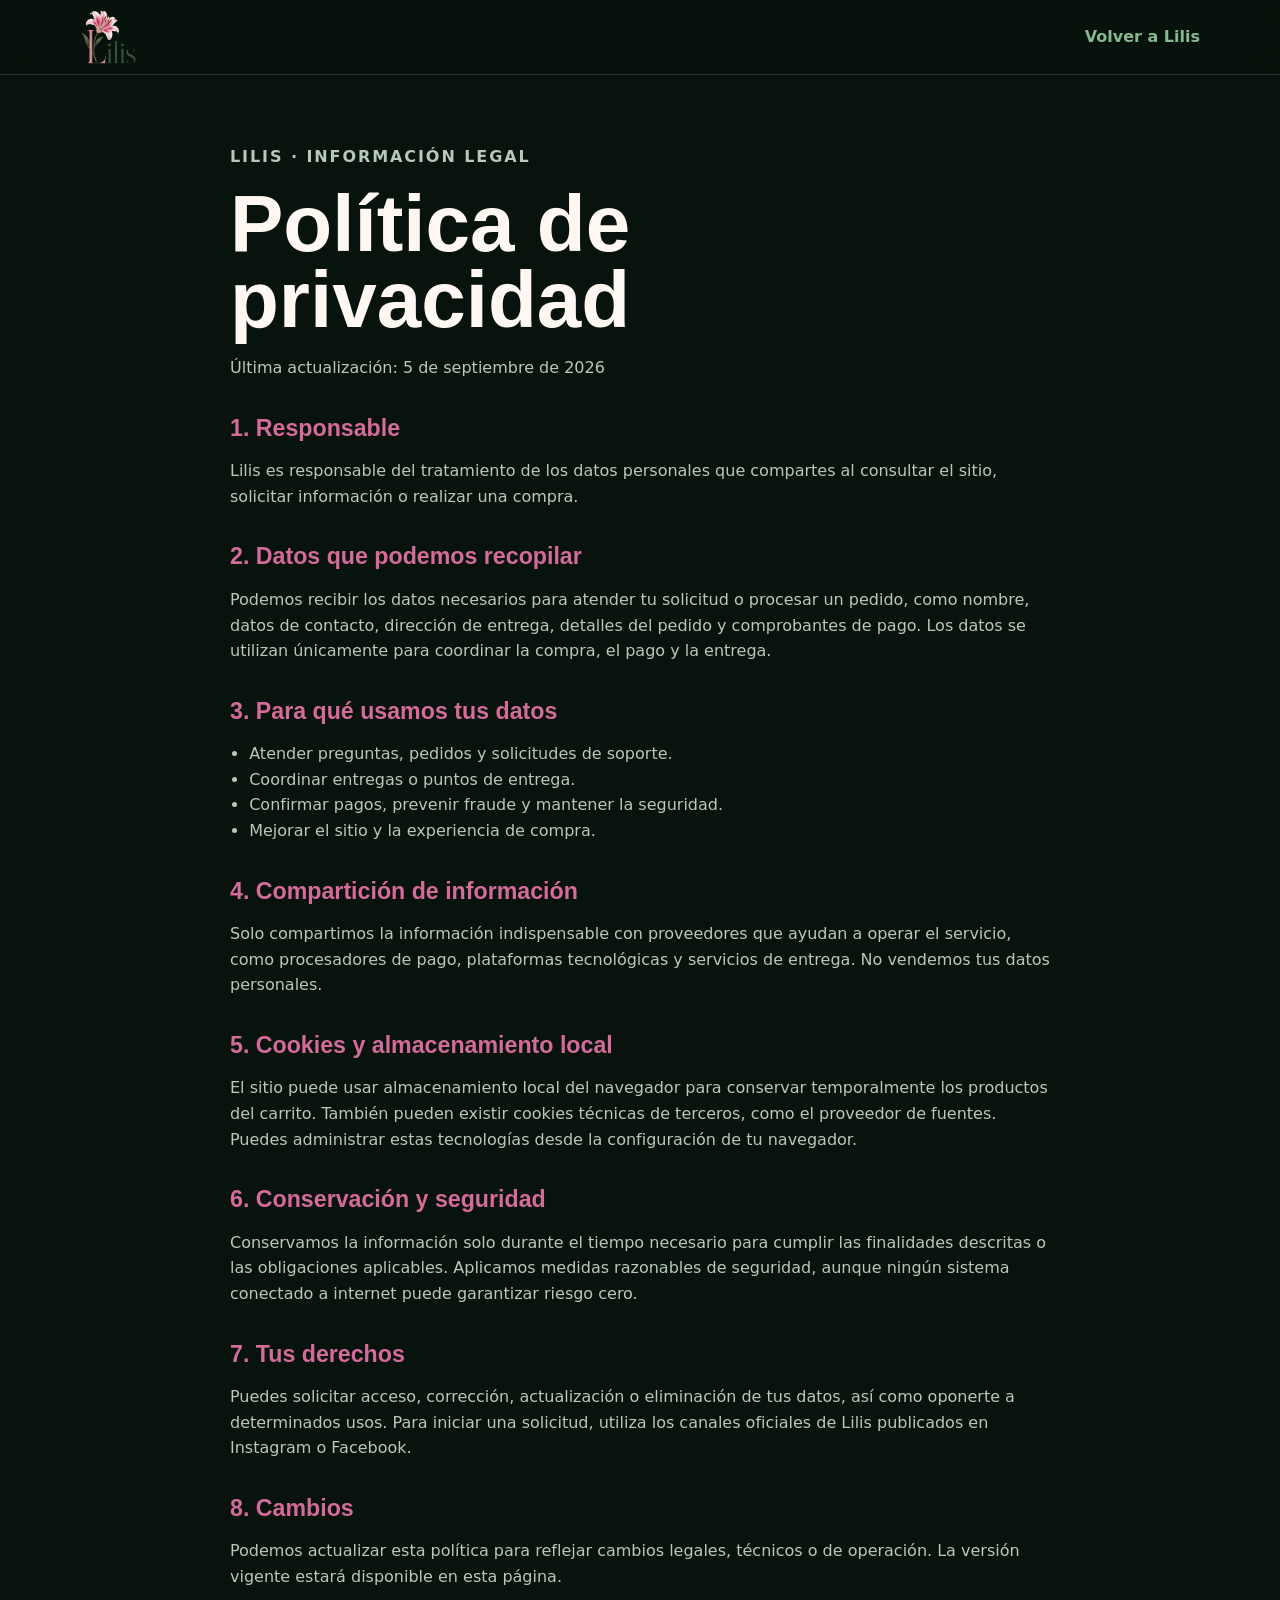
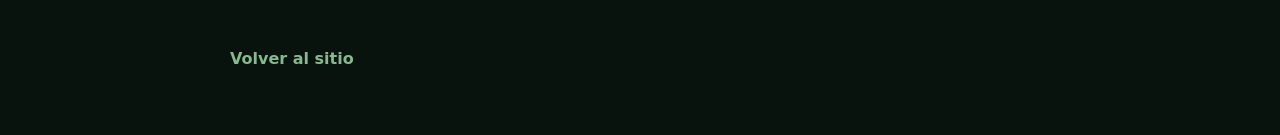
==== commit e794a0c9: "Act de carrito" ====
--- a/privacidad.html
+++ b/privacidad.html
@@ -27,7 +27,7 @@
       <p>Lilis es responsable del tratamiento de los datos personales que compartes al consultar el sitio, solicitar información o realizar una compra.</p>
 
       <h2>2. Datos que podemos recopilar</h2>
-      <p>Podemos recibir los datos necesarios para atender tu solicitud o procesar un pedido, como nombre, datos de contacto, dirección de entrega, detalles del pedido y comprobantes de pago. No almacenamos datos completos de tarjetas; los pagos deberán procesarse mediante proveedores seguros.</p>
+      <p>Podemos recibir los datos necesarios para atender tu solicitud o procesar un pedido, como nombre, datos de contacto, dirección de entrega, detalles del pedido y comprobantes de pago. Los datos se utilizan únicamente para coordinar la compra, el pago y la entrega.</p>
 
       <h2>3. Para qué usamos tus datos</h2>
       <ul>
--- a/styles.css
+++ b/styles.css
@@ -992,7 +992,8 @@
   box-shadow: -18px 0 42px rgba(41, 79, 52, 0.18);
   transform: translateX(100%);
   transition: transform 0.28s ease;
-  overflow: hidden;
+  overflow-x: hidden;
+  overflow-y: auto;
 }
 
 .cart-drawer.open {
@@ -1110,6 +1111,113 @@
   color: var(--muted);
   font-size: 0.9rem;
   text-align: center;
+}
+
+.checkout-details {
+  display: grid;
+  gap: 0.85rem;
+  margin-top: 1rem;
+  padding-top: 1rem;
+  border-top: 1px solid var(--line);
+}
+
+.checkout-details h3 {
+  margin: 0;
+  color: var(--ink);
+  font-size: 1.3rem;
+}
+
+.checkout-grid {
+  display: grid;
+  grid-template-columns: repeat(2, minmax(0, 1fr));
+  gap: 0.7rem;
+}
+
+.checkout-grid label,
+.checkout-payment legend {
+  display: grid;
+  gap: 0.3rem;
+  color: var(--muted);
+  font-size: 0.75rem;
+  font-weight: 800;
+  letter-spacing: 0.04em;
+  text-transform: uppercase;
+}
+
+.checkout-grid input,
+.checkout-grid select {
+  width: 100%;
+  min-height: 2.45rem;
+  border: 1px solid rgba(233, 246, 232, 0.18);
+  border-radius: var(--radius-sm);
+  background: rgba(255, 255, 255, 0.06);
+  color: var(--ink);
+  font: inherit;
+  font-size: 0.84rem;
+  padding: 0.55rem;
+}
+
+.checkout-grid select option {
+  background: #0b1510;
+  color: var(--ink);
+}
+
+.checkout-grid input:focus,
+.checkout-grid select:focus {
+  border-color: var(--brand);
+  outline: 2px solid rgba(213, 107, 154, 0.2);
+  outline-offset: 1px;
+}
+
+.checkout-full {
+  grid-column: 1 / -1;
+}
+
+.checkout-payment {
+  display: grid;
+  gap: 0.5rem;
+  margin: 0;
+  padding: 0;
+  border: 0;
+}
+
+.checkout-payment legend {
+  margin-bottom: 0.25rem;
+}
+
+.checkout-payment label,
+.checkout-consent {
+  display: flex !important;
+  align-items: flex-start;
+  gap: 0.5rem;
+  padding: 0.65rem;
+  border: 1px solid rgba(233, 246, 232, 0.16);
+  border-radius: var(--radius-sm);
+  background: rgba(255, 255, 255, 0.04);
+  color: var(--muted) !important;
+  font-size: 0.78rem !important;
+  font-weight: 500 !important;
+  letter-spacing: 0 !important;
+  line-height: 1.4;
+  text-transform: none !important;
+}
+
+.checkout-payment input,
+.checkout-consent input {
+  width: 1rem !important;
+  min-height: 1rem !important;
+  flex: 0 0 auto;
+  accent-color: var(--brand);
+}
+
+.checkout-consent {
+  padding: 0;
+  border: 0;
+  background: transparent;
+}
+
+.checkout-submit {
+  width: 100%;
 }
 
 .help-widget {
@@ -1995,6 +2103,14 @@
     width: 100%;
   }
 
+  .checkout-grid {
+    grid-template-columns: 1fr;
+  }
+
+  .checkout-full {
+    grid-column: auto;
+  }
+
   .cookie-banner {
     align-items: stretch;
     flex-direction: column;
@@ -2009,6 +2125,14 @@
     flex: 1;
   }
 
+  .checkout-grid {
+    grid-template-columns: 1fr;
+  }
+
+  .checkout-full {
+    grid-column: auto;
+  }
+
   .footer-main,
   .footer-bottom {
     align-items: flex-start;
